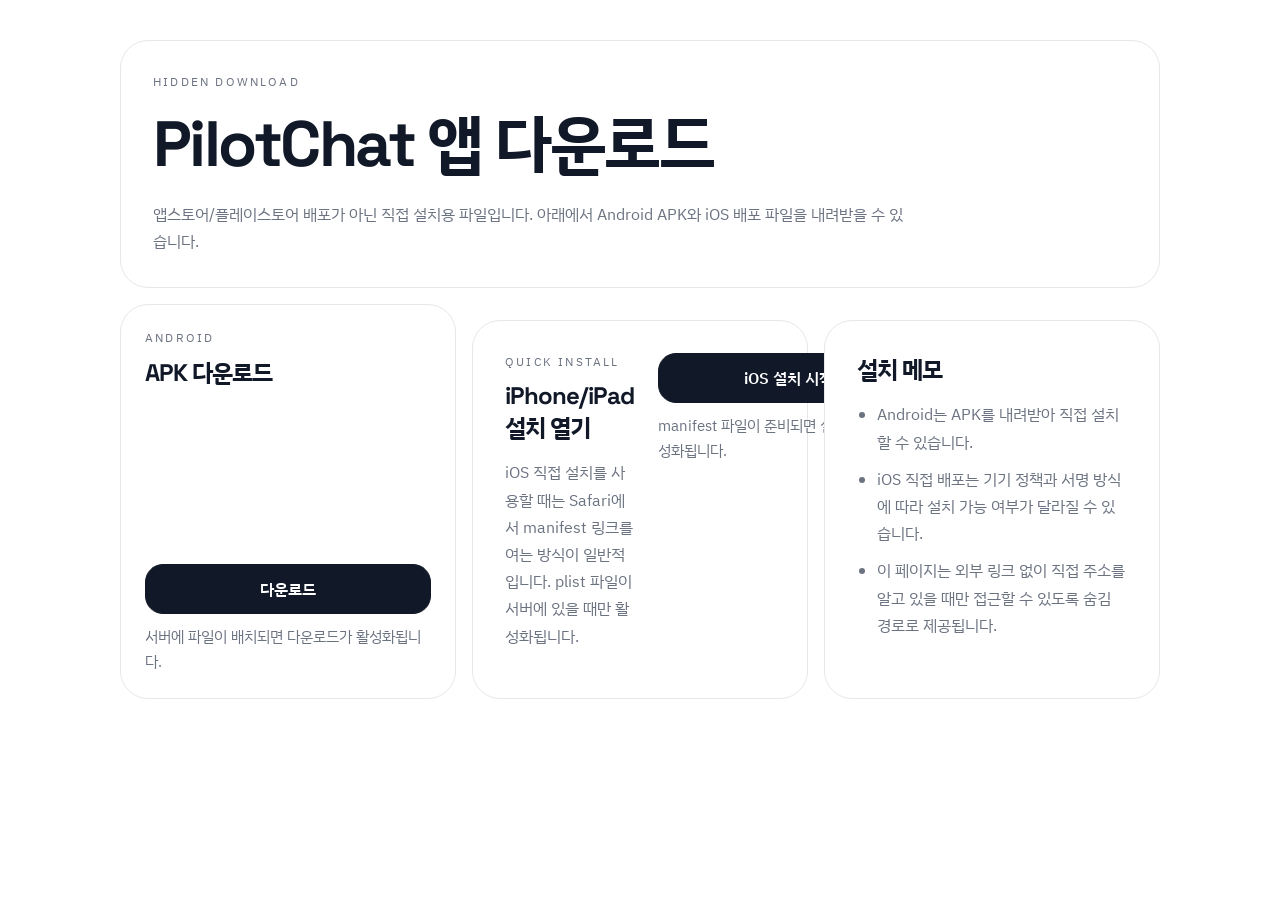
==== static/download_app.html @ 4bb9a8de "add hidden direct-download app page Serve a hidden /download/app page that exposes direct-install AP" ====
<!DOCTYPE html>
<html lang="ko">
<head>
    <meta charset="UTF-8" />
    <meta name="viewport" content="width=device-width, initial-scale=1.0, viewport-fit=cover" />
    <title>PilotChat 다운로드</title>
    <link rel="icon" href="/static/favicon.ico" sizes="any" />
    <link rel="preconnect" href="https://fonts.googleapis.com" />
    <link rel="preconnect" href="https://fonts.gstatic.com" crossorigin />
    <link href="https://fonts.googleapis.com/css2?family=IBM+Plex+Sans+KR:wght@400;500;600;700&family=Space+Grotesk:wght@500;700&display=swap" rel="stylesheet" />
    <link rel="stylesheet" href="/static/download_app.css" />
</head>
<body>
    <main class="download-page">
        <section class="download-hero">
            <p class="download-eyebrow">Hidden Download</p>
            <h1>PilotChat 앱 다운로드</h1>
            <p class="download-lead">
                앱스토어/플레이스토어 배포가 아닌 직접 설치용 파일입니다.
                아래에서 Android APK와 iOS 배포 파일을 내려받을 수 있습니다.
            </p>
        </section>

        <section class="download-grid" aria-label="앱 다운로드 파일">
            <article class="download-card" data-artifact-card="apk">
                <div class="download-card-copy">
                    <p class="download-card-label">Android</p>
                    <h2>APK 다운로드</h2>
                    <p class="download-card-description" data-role="description"></p>
                </div>
                <div class="download-card-actions">
                    <a class="download-button" data-role="download" href="#" hidden>다운로드</a>
                    <p class="download-meta" data-role="meta"></p>
                </div>
            </article>

        <section class="download-install-card">
            <div>
                <p class="download-card-label">Quick Install</p>
                <h2>iPhone/iPad 설치 열기</h2>
                <p class="download-card-description">
                    iOS 직접 설치를 사용할 때는 Safari에서 manifest 링크를 여는 방식이 일반적입니다.
                    plist 파일이 서버에 있을 때만 활성화됩니다.
                </p>
            </div>
            <div class="download-card-actions">
                <a id="iosInstallButton" class="download-button" href="#" hidden>iOS 설치 시작</a>
                <p id="iosInstallMeta" class="download-meta"></p>
            </div>
        </section>

        <section class="download-notes">
            <h2>설치 메모</h2>
            <ul>
                <li>Android는 APK를 내려받아 직접 설치할 수 있습니다.</li>
                <li>iOS 직접 배포는 기기 정책과 서명 방식에 따라 설치 가능 여부가 달라질 수 있습니다.</li>
                <li>이 페이지는 외부 링크 없이 직접 주소를 알고 있을 때만 접근할 수 있도록 숨김 경로로 제공됩니다.</li>
            </ul>
        </section>
    </main>

    <script>
        window.DOWNLOAD_APP_CONFIG = __DOWNLOAD_APP_CONFIG__;
    </script>
    <script src="/static/download_app.js" defer></script>
</body>
</html>
---- static/download_app.css ----
:root {
    color-scheme: light;
    --bg: #ffffff;
    --bg-soft: #f7f7f8;
    --panel: #ffffff;
    --border: #e6e7eb;
    --text: #111827;
    --muted: #6b7280;
    --accent: #111827;
    --accent-hover: #1f2937;
    --radius-xl: 28px;
    --radius-lg: 22px;
    --radius-md: 18px;
    --font-display: "Space Grotesk", "IBM Plex Sans KR", "Segoe UI", sans-serif;
    --font-body: "IBM Plex Sans KR", "Segoe UI", sans-serif;
}

* {
    box-sizing: border-box;
}

html,
body {
    margin: 0;
    min-height: 100%;
    background: var(--bg);
    color: var(--text);
}

body {
    font-family: var(--font-body);
}

a {
    color: inherit;
    text-decoration: none;
}

.download-page {
    width: min(1040px, calc(100vw - 32px));
    margin: 0 auto;
    padding: 40px 0 56px;
}

.download-hero,
.download-install-card,
.download-notes,
.download-card {
    border: 1px solid var(--border);
    border-radius: var(--radius-xl);
    background: var(--panel);
}

.download-hero,
.download-install-card,
.download-notes {
    padding: 32px;
}

.download-eyebrow,
.download-card-label {
    margin: 0 0 10px;
    color: var(--muted);
    font-size: 0.76rem;
    letter-spacing: 0.18em;
    text-transform: uppercase;
}

.download-hero h1,
.download-card h2,
.download-install-card h2,
.download-notes h2 {
    margin: 0;
    font-family: var(--font-display);
    letter-spacing: -0.04em;
}

.download-hero h1 {
    font-size: clamp(2.4rem, 7vw, 4rem);
}

.download-lead,
.download-card-description,
.download-meta,
.download-notes li {
    color: var(--muted);
    line-height: 1.7;
}

.download-lead {
    max-width: 760px;
    margin: 16px 0 0;
    font-size: 1rem;
}

.download-grid {
    display: grid;
    grid-template-columns: repeat(3, minmax(0, 1fr));
    gap: 16px;
    margin-top: 16px;
}

.download-card {
    display: flex;
    flex-direction: column;
    justify-content: space-between;
    gap: 24px;
    padding: 24px;
}

.download-card-actions {
    display: flex;
    flex-direction: column;
    gap: 10px;
}

.download-button,
.download-disabled {
    display: inline-flex;
    align-items: center;
    justify-content: center;
    min-height: 48px;
    padding: 13px 18px;
    border-radius: var(--radius-md);
    font-weight: 600;
}

.download-button {
    border: 1px solid var(--accent);
    background: var(--accent);
    color: #ffffff;
    transition: background-color 160ms ease, border-color 160ms ease;
}

.download-button:hover {
    background: var(--accent-hover);
    border-color: var(--accent-hover);
}

.download-disabled {
    border: 1px dashed var(--border);
    background: var(--bg-soft);
    color: var(--muted);
}

.download-meta {
    margin: 0;
    font-size: 0.92rem;
}

.download-install-card,
.download-notes {
    margin-top: 16px;
}

.download-install-card {
    display: flex;
    justify-content: space-between;
    gap: 24px;
}

.download-install-card .download-card-actions {
    min-width: 260px;
}

.download-notes ul {
    margin: 16px 0 0;
    padding-left: 20px;
}

.download-notes li + li {
    margin-top: 10px;
}

@media (max-width: 960px) {
    .download-grid {
        grid-template-columns: 1fr;
    }

    .download-install-card {
        flex-direction: column;
    }

    .download-install-card .download-card-actions {
        min-width: 0;
    }
}

@media (max-width: 640px) {
    .download-page {
        width: min(100vw - 24px, 1040px);
        padding: 20px 0 36px;
    }

    .download-hero,
    .download-install-card,
    .download-notes,
    .download-card {
        border-radius: var(--radius-lg);
    }

    .download-hero,
    .download-install-card,
    .download-notes {
        padding: 24px;
    }

    .download-card {
        padding: 20px;
    }
}
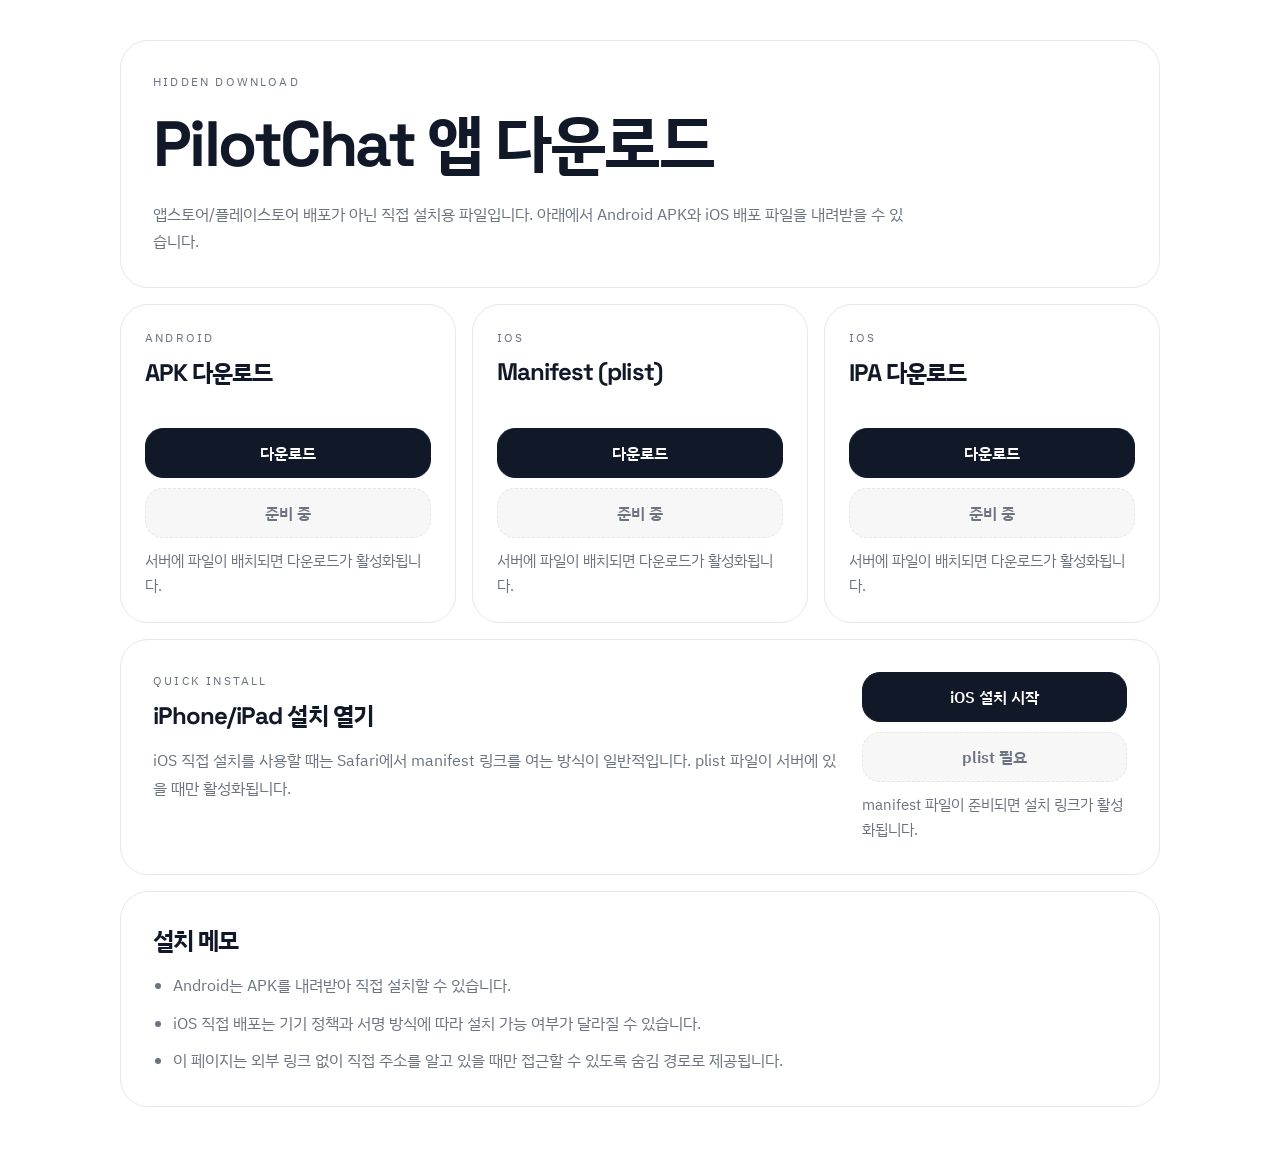
==== commit 24c639f7: "fix: correct iOS direct install download flow Make the hidden app download page expose the expected " ====
--- a/static/download_app.html
+++ b/static/download_app.html
@@ -30,9 +30,35 @@
                 </div>
                 <div class="download-card-actions">
                     <a class="download-button" data-role="download" href="#" hidden>다운로드</a>
+                    <span class="download-disabled" data-role="disabled" hidden>준비 중</span>
                     <p class="download-meta" data-role="meta"></p>
                 </div>
             </article>
+            <article class="download-card" data-artifact-card="plist">
+                <div class="download-card-copy">
+                    <p class="download-card-label">iOS</p>
+                    <h2>Manifest (plist)</h2>
+                    <p class="download-card-description" data-role="description"></p>
+                </div>
+                <div class="download-card-actions">
+                    <a class="download-button" data-role="download" href="#" hidden>다운로드</a>
+                    <span class="download-disabled" data-role="disabled" hidden>준비 중</span>
+                    <p class="download-meta" data-role="meta"></p>
+                </div>
+            </article>
+            <article class="download-card" data-artifact-card="ipa">
+                <div class="download-card-copy">
+                    <p class="download-card-label">iOS</p>
+                    <h2>IPA 다운로드</h2>
+                    <p class="download-card-description" data-role="description"></p>
+                </div>
+                <div class="download-card-actions">
+                    <a class="download-button" data-role="download" href="#" hidden>다운로드</a>
+                    <span class="download-disabled" data-role="disabled" hidden>준비 중</span>
+                    <p class="download-meta" data-role="meta"></p>
+                </div>
+            </article>
+        </section>
 
         <section class="download-install-card">
             <div>
@@ -45,6 +71,7 @@
             </div>
             <div class="download-card-actions">
                 <a id="iosInstallButton" class="download-button" href="#" hidden>iOS 설치 시작</a>
+                <span id="iosInstallDisabled" class="download-disabled" hidden>plist 필요</span>
                 <p id="iosInstallMeta" class="download-meta"></p>
             </div>
         </section>
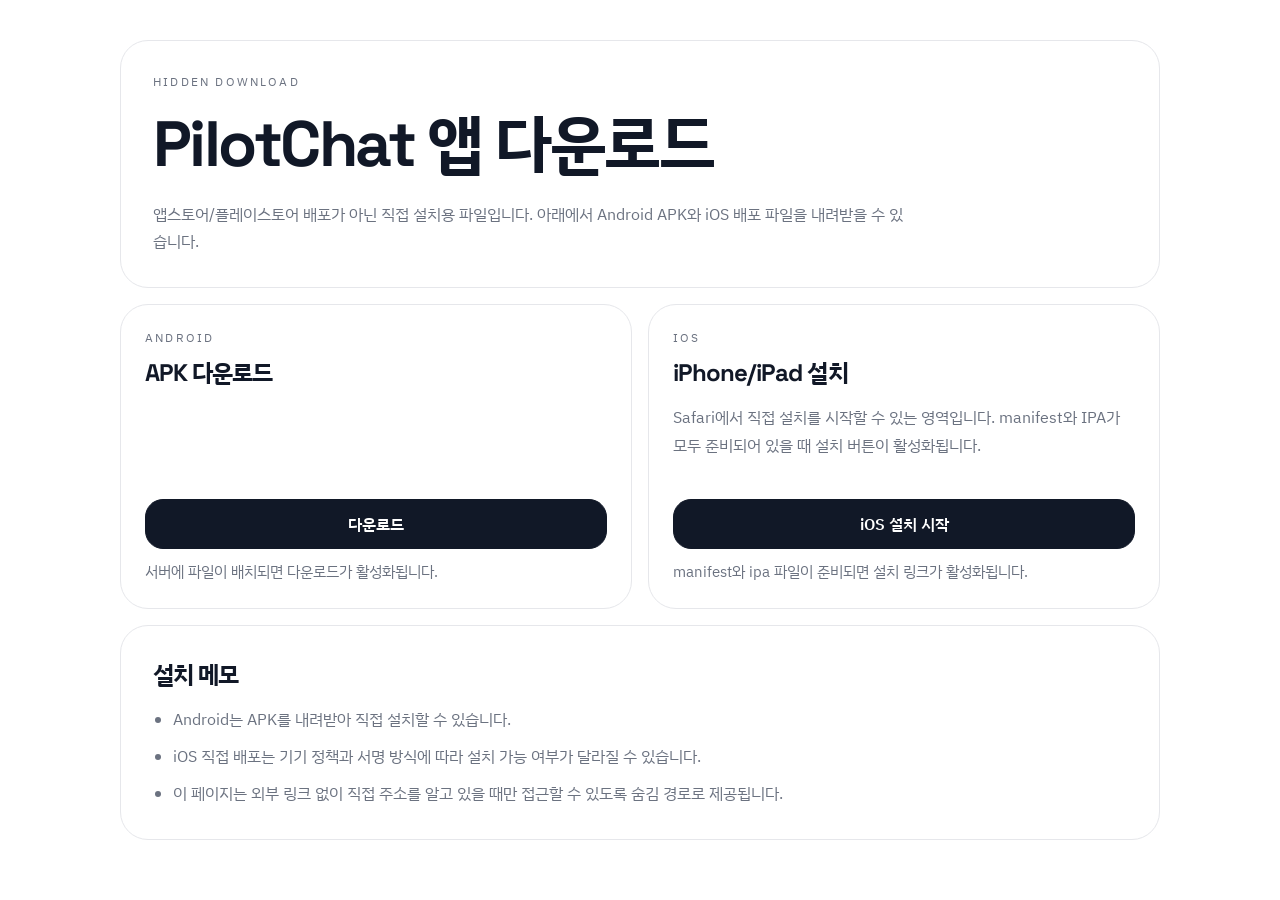
==== commit 46bb933e: "refactor: streamline iOS download card and update layout Removed the download install card and adjus" ====
--- a/static/download_app.html
+++ b/static/download_app.html
@@ -30,50 +30,23 @@
                 </div>
                 <div class="download-card-actions">
                     <a class="download-button" data-role="download" href="#" hidden>다운로드</a>
-                    <span class="download-disabled" data-role="disabled" hidden>준비 중</span>
                     <p class="download-meta" data-role="meta"></p>
                 </div>
             </article>
-            <article class="download-card" data-artifact-card="plist">
+            <article class="download-card" data-ios-card>
                 <div class="download-card-copy">
                     <p class="download-card-label">iOS</p>
-                    <h2>Manifest (plist)</h2>
-                    <p class="download-card-description" data-role="description"></p>
+                    <h2>iPhone/iPad 설치</h2>
+                    <p class="download-card-description">
+                        Safari에서 직접 설치를 시작할 수 있는 영역입니다.
+                        manifest와 IPA가 모두 준비되어 있을 때 설치 버튼이 활성화됩니다.
+                    </p>
                 </div>
                 <div class="download-card-actions">
-                    <a class="download-button" data-role="download" href="#" hidden>다운로드</a>
-                    <span class="download-disabled" data-role="disabled" hidden>준비 중</span>
-                    <p class="download-meta" data-role="meta"></p>
+                <a id="iosInstallButton" class="download-button" href="#" hidden>iOS 설치 시작</a>
+                <p id="iosInstallMeta" class="download-meta"></p>
                 </div>
             </article>
-            <article class="download-card" data-artifact-card="ipa">
-                <div class="download-card-copy">
-                    <p class="download-card-label">iOS</p>
-                    <h2>IPA 다운로드</h2>
-                    <p class="download-card-description" data-role="description"></p>
-                </div>
-                <div class="download-card-actions">
-                    <a class="download-button" data-role="download" href="#" hidden>다운로드</a>
-                    <span class="download-disabled" data-role="disabled" hidden>준비 중</span>
-                    <p class="download-meta" data-role="meta"></p>
-                </div>
-            </article>
-        </section>
-
-        <section class="download-install-card">
-            <div>
-                <p class="download-card-label">Quick Install</p>
-                <h2>iPhone/iPad 설치 열기</h2>
-                <p class="download-card-description">
-                    iOS 직접 설치를 사용할 때는 Safari에서 manifest 링크를 여는 방식이 일반적입니다.
-                    plist 파일이 서버에 있을 때만 활성화됩니다.
-                </p>
-            </div>
-            <div class="download-card-actions">
-                <a id="iosInstallButton" class="download-button" href="#" hidden>iOS 설치 시작</a>
-                <span id="iosInstallDisabled" class="download-disabled" hidden>plist 필요</span>
-                <p id="iosInstallMeta" class="download-meta"></p>
-            </div>
         </section>
 
         <section class="download-notes">
--- a/static/download_app.css
+++ b/static/download_app.css
@@ -43,7 +43,6 @@
 }
 
 .download-hero,
-.download-install-card,
 .download-notes,
 .download-card {
     border: 1px solid var(--border);
@@ -52,7 +51,6 @@
 }
 
 .download-hero,
-.download-install-card,
 .download-notes {
     padding: 32px;
 }
@@ -68,7 +66,6 @@
 
 .download-hero h1,
 .download-card h2,
-.download-install-card h2,
 .download-notes h2 {
     margin: 0;
     font-family: var(--font-display);
@@ -95,7 +92,7 @@
 
 .download-grid {
     display: grid;
-    grid-template-columns: repeat(3, minmax(0, 1fr));
+    grid-template-columns: repeat(2, minmax(0, 1fr));
     gap: 16px;
     margin-top: 16px;
 }
@@ -148,19 +145,24 @@
     font-size: 0.92rem;
 }
 
-.download-install-card,
+.download-link-row {
+    display: flex;
+    flex-wrap: wrap;
+    gap: 12px;
+}
+
+.download-text-link {
+    color: var(--accent);
+    font-size: 0.94rem;
+    font-weight: 600;
+}
+
+.download-text-link:hover {
+    text-decoration: underline;
+}
+
 .download-notes {
     margin-top: 16px;
-}
-
-.download-install-card {
-    display: flex;
-    justify-content: space-between;
-    gap: 24px;
-}
-
-.download-install-card .download-card-actions {
-    min-width: 260px;
 }
 
 .download-notes ul {
@@ -175,14 +177,6 @@
 @media (max-width: 960px) {
     .download-grid {
         grid-template-columns: 1fr;
-    }
-
-    .download-install-card {
-        flex-direction: column;
-    }
-
-    .download-install-card .download-card-actions {
-        min-width: 0;
     }
 }
 
@@ -193,14 +187,12 @@
     }
 
     .download-hero,
-    .download-install-card,
     .download-notes,
     .download-card {
         border-radius: var(--radius-lg);
     }
 
     .download-hero,
-    .download-install-card,
     .download-notes {
         padding: 24px;
     }
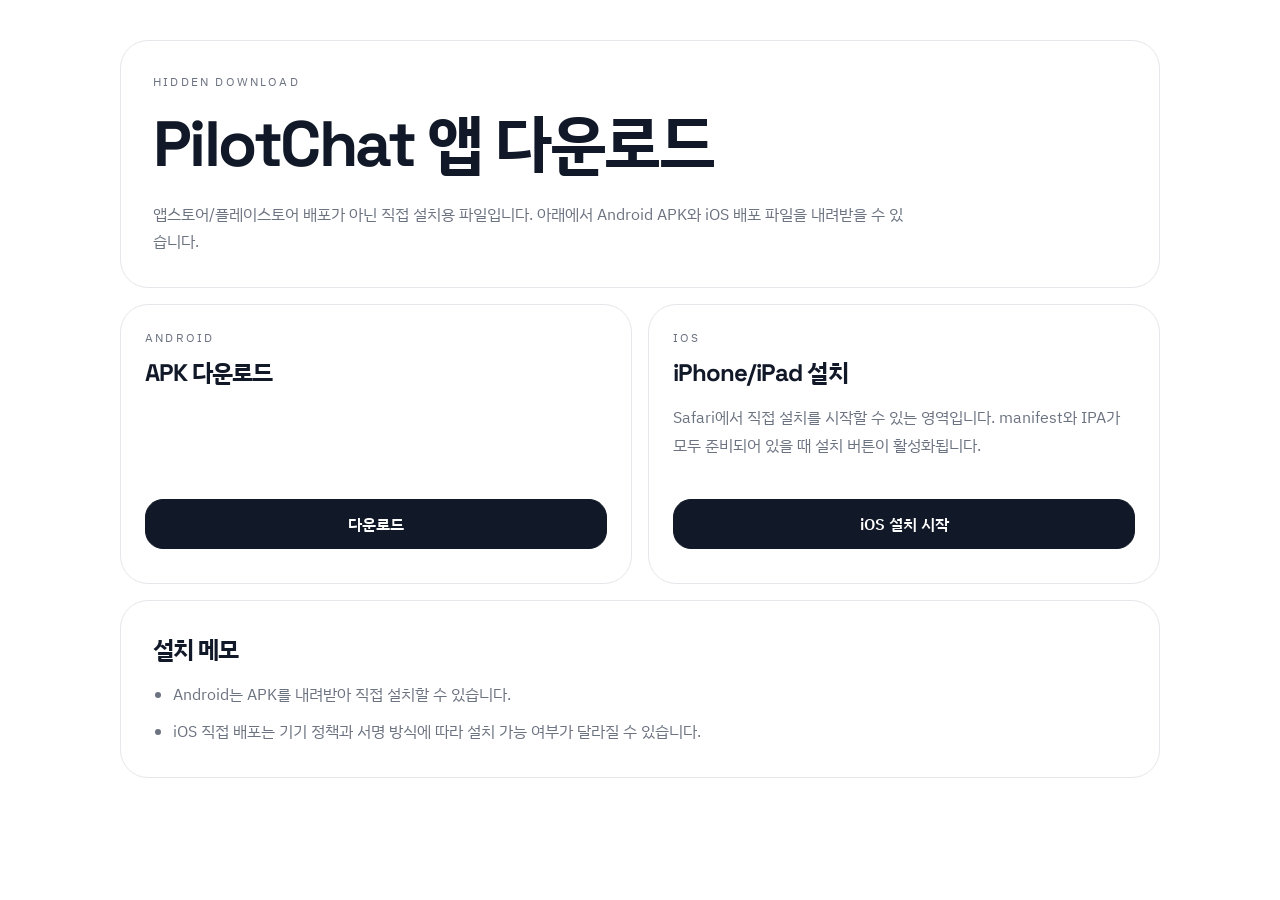
==== commit 39a216e8: "style: enhance download app layout and responsiveness Updated CSS for the download app to improve la" ====
--- a/static/download_app.html
+++ b/static/download_app.html
@@ -12,7 +12,7 @@
 </head>
 <body>
     <main class="download-page">
-        <section class="download-hero">
+        <section class="download-hero download-panel download-panel--hero">
             <p class="download-eyebrow">Hidden Download</p>
             <h1>PilotChat 앱 다운로드</h1>
             <p class="download-lead">
@@ -22,7 +22,7 @@
         </section>
 
         <section class="download-grid" aria-label="앱 다운로드 파일">
-            <article class="download-card" data-artifact-card="apk">
+            <article class="download-card download-card--android" data-artifact-card="apk">
                 <div class="download-card-copy">
                     <p class="download-card-label">Android</p>
                     <h2>APK 다운로드</h2>
@@ -33,7 +33,7 @@
                     <p class="download-meta" data-role="meta"></p>
                 </div>
             </article>
-            <article class="download-card" data-ios-card>
+            <article class="download-card download-card--ios" data-ios-card>
                 <div class="download-card-copy">
                     <p class="download-card-label">iOS</p>
                     <h2>iPhone/iPad 설치</h2>
@@ -49,12 +49,11 @@
             </article>
         </section>
 
-        <section class="download-notes">
+        <section class="download-notes download-panel download-panel--notes">
             <h2>설치 메모</h2>
             <ul>
                 <li>Android는 APK를 내려받아 직접 설치할 수 있습니다.</li>
                 <li>iOS 직접 배포는 기기 정책과 서명 방식에 따라 설치 가능 여부가 달라질 수 있습니다.</li>
-                <li>이 페이지는 외부 링크 없이 직접 주소를 알고 있을 때만 접근할 수 있도록 숨김 경로로 제공됩니다.</li>
             </ul>
         </section>
     </main>
--- a/static/download_app.css
+++ b/static/download_app.css
@@ -13,6 +13,7 @@
     --radius-md: 18px;
     --font-display: "Space Grotesk", "IBM Plex Sans KR", "Segoe UI", sans-serif;
     --font-body: "IBM Plex Sans KR", "Segoe UI", sans-serif;
+    --download-app-height: 100dvh;
 }
 
 * {
@@ -40,6 +41,10 @@
     width: min(1040px, calc(100vw - 32px));
     margin: 0 auto;
     padding: 40px 0 56px;
+}
+
+.download-page > * {
+    min-height: 0;
 }
 
 .download-hero,
@@ -181,23 +186,127 @@
 }
 
 @media (max-width: 640px) {
+    html,
+    body {
+        height: var(--download-app-height);
+        overflow: hidden;
+    }
+
     .download-page {
-        width: min(100vw - 24px, 1040px);
-        padding: 20px 0 36px;
+        --safe-top: env(safe-area-inset-top, 0px);
+        --safe-bottom: env(safe-area-inset-bottom, 0px);
+        --usable-height: calc(var(--download-app-height) - var(--safe-top) - var(--safe-bottom));
+        --section-gap: clamp(6px, calc(var(--usable-height) * 0.008), 10px);
+        --panel-padding-y: clamp(12px, calc(var(--usable-height) * 0.017), 18px);
+        --panel-padding-x: clamp(16px, calc(var(--usable-height) * 0.02), 20px);
+        width: min(100vw - 16px, 520px);
+        height: var(--download-app-height);
+        padding: var(--safe-top) 0 var(--safe-bottom);
+        display: grid;
+        grid-template-rows:
+            calc(var(--usable-height) * 0.16)
+            calc(var(--usable-height) * 0.20)
+            calc(var(--usable-height) * 0.24)
+            calc(var(--usable-height) * 0.18);
+        gap: var(--section-gap);
+        align-content: start;
     }
 
     .download-hero,
     .download-notes,
     .download-card {
-        border-radius: var(--radius-lg);
+        border-radius: 20px;
+        overflow: hidden;
+    }
+
+    .download-grid {
+        display: contents;
+        margin-top: 0;
+    }
+
+    .download-panel--hero {
+        grid-row: 1;
+    }
+
+    .download-card--android {
+        grid-row: 2;
+    }
+
+    .download-card--ios {
+        grid-row: 3;
+    }
+
+    .download-panel--notes {
+        grid-row: 4;
     }
 
     .download-hero,
-    .download-notes {
-        padding: 24px;
-    }
-
+    .download-notes,
     .download-card {
-        padding: 20px;
-    }
-}
+        padding: var(--panel-padding-y) var(--panel-padding-x);
+    }
+
+    .download-eyebrow,
+    .download-card-label {
+        margin-bottom: clamp(4px, calc(var(--usable-height) * 0.007), 8px);
+        font-size: clamp(0.62rem, 2.5vw, 0.72rem);
+        letter-spacing: 0.16em;
+    }
+
+    .download-hero h1 {
+        font-size: clamp(2rem, 8vw, 2.4rem);
+        line-height: 1.02;
+    }
+
+    .download-card h2,
+    .download-notes h2 {
+        font-size: clamp(1.45rem, 6.8vw, 1.95rem);
+        line-height: 1.08;
+    }
+
+    .download-lead {
+        margin-top: clamp(8px, calc(var(--usable-height) * 0.01), 12px);
+        font-size: clamp(0.82rem, 3.5vw, 0.92rem);
+        line-height: 1.45;
+    }
+
+    .download-card {
+        gap: clamp(10px, calc(var(--usable-height) * 0.012), 14px);
+    }
+
+    .download-card-description {
+        font-size: clamp(0.8rem, 3.3vw, 0.9rem);
+        line-height: 1.42;
+    }
+
+    .download-card-actions {
+        gap: 8px;
+    }
+
+    .download-button,
+    .download-disabled {
+        min-height: clamp(40px, calc(var(--usable-height) * 0.058), 46px);
+        padding: 10px 14px;
+        border-radius: 16px;
+        font-size: clamp(0.88rem, 3.8vw, 1rem);
+    }
+
+    .download-meta {
+        font-size: clamp(0.72rem, 2.9vw, 0.82rem);
+        line-height: 1.35;
+    }
+
+    .download-notes ul {
+        margin-top: 10px;
+        padding-left: 18px;
+    }
+
+    .download-notes li {
+        font-size: clamp(0.76rem, 3vw, 0.84rem);
+        line-height: 1.38;
+    }
+
+    .download-notes li + li {
+        margin-top: 6px;
+    }
+}
